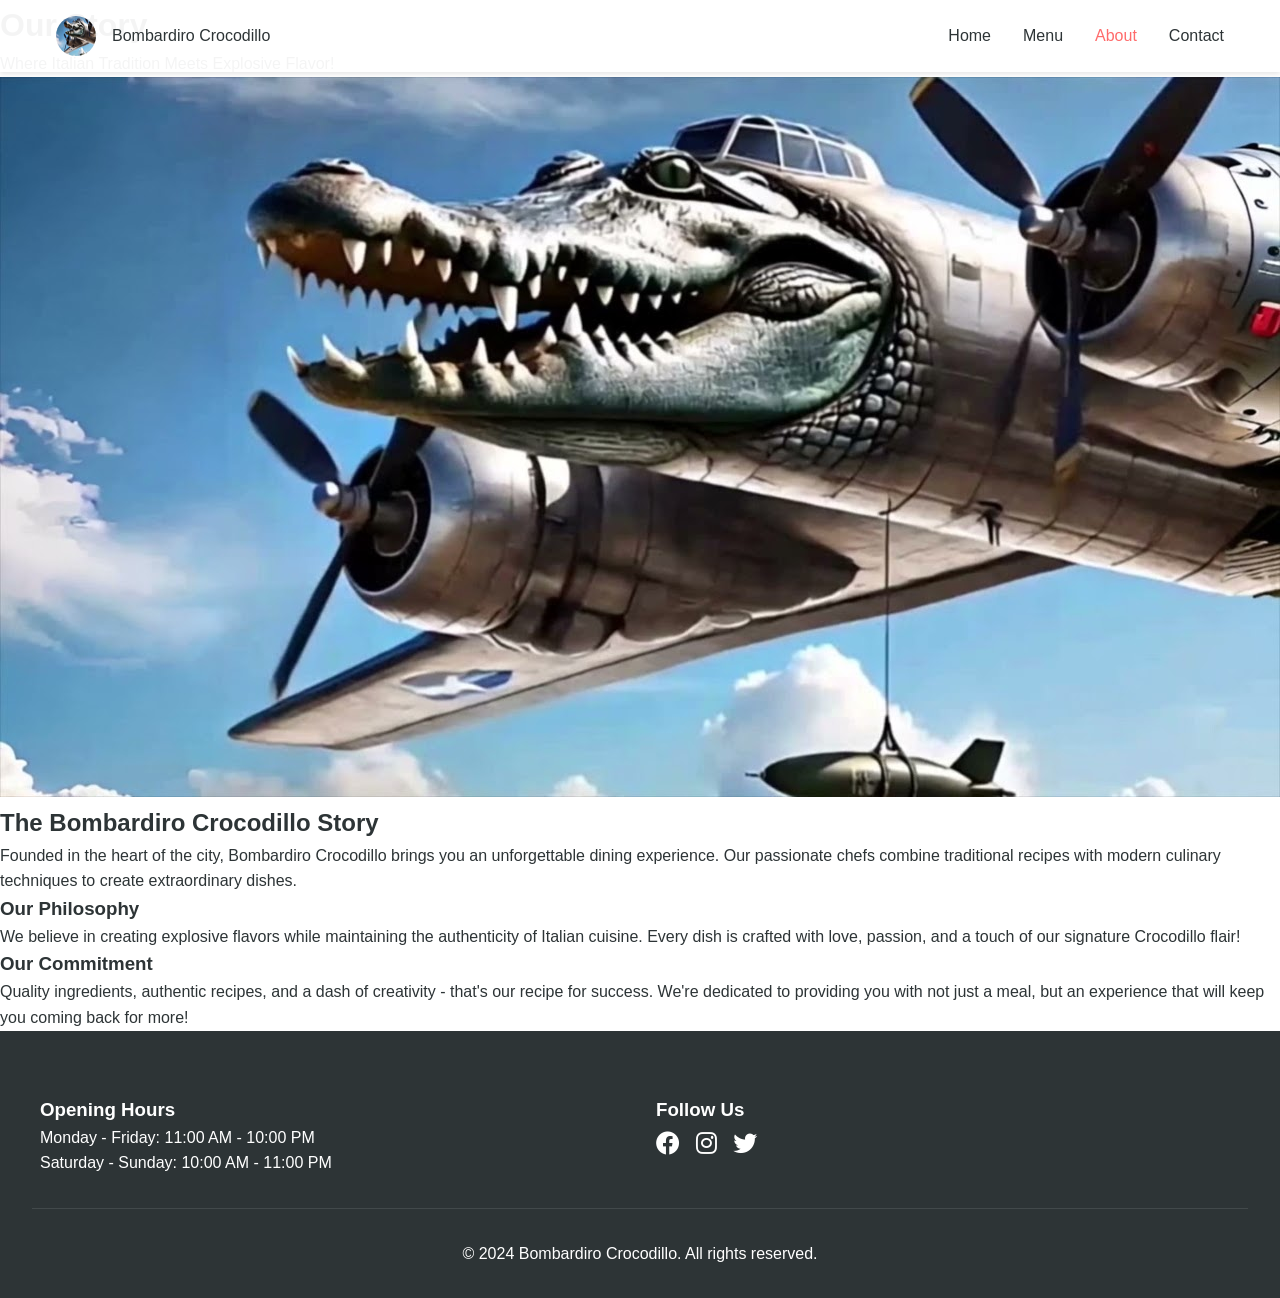
==== about.html @ 00244cc1 "Add files via upload" ====
<!DOCTYPE html>
<html lang="en">
<head>
    <meta charset="UTF-8">
    <meta name="viewport" content="width=device-width, initial-scale=1.0">
    <title>About Us - Bombardiro Crocodillo</title>
    <link rel="stylesheet" href="styles.css">
    <link rel="stylesheet" href="https://cdnjs.cloudflare.com/ajax/libs/font-awesome/6.0.0/css/all.min.css">
</head>
<body>
    <nav class="navbar">
        <div class="nav-container">
            <div class="logo">
                <a href="index.html">
                    <img src="crocodillo.jpg" alt="Bombardiro Crocodillo" class="logo-img">
                    <span>Bombardiro Crocodillo</span>
                </a>
            </div>
            <ul class="nav-links">
                <li><a href="index.html">Home</a></li>
                <li><a href="menu.html">Menu</a></li>
                <li><a href="about.html" class="active">About</a></li>
                <li><a href="contact.html">Contact</a></li>
            </ul>
            <div class="hamburger">
                <span></span>
                <span></span>
                <span></span>
            </div>
        </div>
    </nav>

    <main class="about-page">
        <header class="page-header">
            <h1>Our Story</h1>
            <p>Where Italian Tradition Meets Explosive Flavor!</p>
        </header>

        <section class="about-section">
            <div class="about-grid">
                <div class="about-image">
                    <img src="crocodillo.jpg" alt="Our Restaurant">
                </div>
                <div class="about-content">
                    <h2>The Bombardiro Crocodillo Story</h2>
                    <p>Founded in the heart of the city, Bombardiro Crocodillo brings you an unforgettable dining experience. Our passionate chefs combine traditional recipes with modern culinary techniques to create extraordinary dishes.</p>
                    
                    <h3>Our Philosophy</h3>
                    <p>We believe in creating explosive flavors while maintaining the authenticity of Italian cuisine. Every dish is crafted with love, passion, and a touch of our signature Crocodillo flair!</p>

                    <h3>Our Commitment</h3>
                    <p>Quality ingredients, authentic recipes, and a dash of creativity - that's our recipe for success. We're dedicated to providing you with not just a meal, but an experience that will keep you coming back for more!</p>
                </div>
            </div>
        </section>
    </main>

    <footer>
        <div class="footer-content">
            <div class="footer-section">
                <h3>Opening Hours</h3>
                <p>Monday - Friday: 11:00 AM - 10:00 PM</p>
                <p>Saturday - Sunday: 10:00 AM - 11:00 PM</p>
            </div>
            <div class="footer-section">
                <h3>Follow Us</h3>
                <div class="social-links">
                    <a href="#"><i class="fab fa-facebook"></i></a>
                    <a href="#"><i class="fab fa-instagram"></i></a>
                    <a href="#"><i class="fab fa-twitter"></i></a>
                </div>
            </div>
        </div>
        <div class="footer-bottom">
            <p>&copy; 2024 Bombardiro Crocodillo. All rights reserved.</p>
        </div>
    </footer>

    <script src="script.js"></script>
</body>
</html>
---- styles.css ----
/* Global Styles */
:root {
    --primary-color: #ff6b6b;
    --secondary-color: #4ecdc4;
    --text-color: #2d3436;
    --background-color: #ffffff;
    --accent-color: #ffd93d;
    --gray-light: #f8f9fa;
    --gray-medium: #dee2e6;
    --gray-dark: #6c757d;
    --font-primary: 'Poppins', sans-serif;
    --font-secondary: 'Playfair Display', serif;
    --transition: all 0.3s ease;
}

* {
    margin: 0;
    padding: 0;
    box-sizing: border-box;
}

body {
    font-family: var(--font-primary);
    color: var(--text-color);
    line-height: 1.6;
}

/* Navigation */
.navbar {
    background: var(--background-color);
    box-shadow: 0 2px 10px rgba(0, 0, 0, 0.1);
    position: fixed;
    width: 100%;
    top: 0;
    z-index: 1000;
}

.nav-container {
    max-width: 1200px;
    margin: 0 auto;
    padding: 1rem;
    display: flex;
    justify-content: space-between;
    align-items: center;
}

.logo a {
    display: flex;
    align-items: center;
    text-decoration: none;
    color: var(--text-color);
}

.logo-img {
    width: 40px;
    height: 40px;
    border-radius: 50%;
    margin-right: 1rem;
}

.nav-links {
    display: flex;
    list-style: none;
    gap: 2rem;
}

.nav-links a {
    text-decoration: none;
    color: var(--text-color);
    font-weight: 500;
    transition: var(--transition);
}

.nav-links a:hover,
.nav-links a.active {
    color: var(--primary-color);
}

.hamburger {
    display: none;
    flex-direction: column;
    gap: 5px;
    cursor: pointer;
}

.hamburger span {
    width: 25px;
    height: 3px;
    background: var(--primary-color);
    transition: 0.3s;
}

/* Hero Section */
.hero {
    height: 100vh;
    background: linear-gradient(rgba(0, 0, 0, 0.5), rgba(0, 0, 0, 0.5)), url('crocodillo.jpg');
    background-size: cover;
    background-position: center;
    display: flex;
    align-items: center;
    justify-content: center;
    text-align: center;
    color: white;
    padding: 2rem;
}

.hero-content {
    max-width: 800px;
}

.hero h1 {
    font-family: var(--font-secondary);
    font-size: 3.5rem;
    margin-bottom: 1rem;
}

.hero-subtitle {
    font-size: 1.5rem;
    margin-bottom: 2rem;
}

.hero-buttons {
    display: flex;
    gap: 1rem;
    justify-content: center;
}

/* Buttons */
.cta-button {
    display: inline-block;
    padding: 1rem 2rem;
    border-radius: 50px;
    text-decoration: none;
    font-weight: 600;
    transition: var(--transition);
}

.cta-button.primary {
    background: var(--primary-color);
    color: white;
}

.cta-button.secondary {
    background: transparent;
    color: white;
    border: 2px solid white;
}

.cta-button:hover {
    transform: translateY(-2px);
    box-shadow: 0 4px 15px rgba(0, 0, 0, 0.2);
}

/* Features Section */
.features {
    padding: 5rem 2rem;
    background: var(--gray-light);
}

.features-grid {
    max-width: 1200px;
    margin: 0 auto;
    display: grid;
    grid-template-columns: repeat(auto-fit, minmax(250px, 1fr));
    gap: 2rem;
}

.feature-card {
    text-align: center;
    padding: 2rem;
    background: white;
    border-radius: 10px;
    box-shadow: 0 4px 6px rgba(0, 0, 0, 0.1);
    transition: var(--transition);
}

.feature-card:hover {
    transform: translateY(-5px);
}

.feature-card i {
    font-size: 2.5rem;
    color: var(--primary-color);
    margin-bottom: 1rem;
}

/* Menu Section */
.menu-section {
    padding: 5rem 2rem;
}

.menu-category {
    max-width: 1200px;
    margin: 0 auto 4rem;
}

.menu-category h2 {
    font-family: var(--font-secondary);
    font-size: 2.5rem;
    text-align: center;
    margin-bottom: 2rem;
}

.menu-grid {
    display: grid;
    grid-template-columns: repeat(auto-fit, minmax(300px, 1fr));
    gap: 2rem;
}

.menu-item {
    background: white;
    border-radius: 10px;
    overflow: hidden;
    box-shadow: 0 4px 6px rgba(0, 0, 0, 0.1);
    transition: var(--transition);
}

.menu-item:hover {
    transform: translateY(-5px);
}

.menu-item img {
    width: 100%;
    height: 200px;
    object-fit: cover;
}

.menu-item-content {
    padding: 1.5rem;
}

.menu-item h3 {
    font-family: var(--font-secondary);
    margin-bottom: 0.5rem;
}

.menu-item .price {
    color: var(--primary-color);
    font-weight: 600;
    font-size: 1.2rem;
}

/* Contact Section */
.contact-section {
    padding: 5rem 2rem;
    background: var(--gray-light);
}

.contact-grid {
    max-width: 1200px;
    margin: 0 auto;
    display: grid;
    grid-template-columns: repeat(auto-fit, minmax(300px, 1fr));
    gap: 3rem;
}

.contact-form-container {
    background: white;
    padding: 2rem;
    border-radius: 10px;
    box-shadow: 0 4px 6px rgba(0, 0, 0, 0.1);
}

.form-group {
    margin-bottom: 1.5rem;
}

.form-group label {
    display: block;
    margin-bottom: 0.5rem;
    font-weight: 500;
}

.form-group input,
.form-group textarea {
    width: 100%;
    padding: 0.75rem;
    border: 1px solid var(--gray-medium);
    border-radius: 5px;
    font-family: var(--font-primary);
}

.submit-btn {
    background: var(--primary-color);
    color: white;
    border: none;
    padding: 1rem 2rem;
    border-radius: 50px;
    cursor: pointer;
    font-weight: 600;
    transition: var(--transition);
}

.submit-btn:hover {
    background: var(--primary-color);
    transform: translateY(-2px);
}

/* Footer */
footer {
    background: var(--text-color);
    color: white;
    padding: 4rem 2rem 2rem;
}

.footer-content {
    max-width: 1200px;
    margin: 0 auto;
    display: grid;
    grid-template-columns: repeat(auto-fit, minmax(250px, 1fr));
    gap: 2rem;
}

.social-links {
    display: flex;
    gap: 1rem;
}

.social-links a {
    color: white;
    font-size: 1.5rem;
    transition: var(--transition);
}

.social-links a:hover {
    color: var(--primary-color);
}

.footer-bottom {
    text-align: center;
    padding-top: 2rem;
    margin-top: 2rem;
    border-top: 1px solid rgba(255, 255, 255, 0.1);
}

/* Responsive Design */
@media (max-width: 768px) {
    .hero h1 {
        font-size: 2.5rem;
    }

    .hero-subtitle {
        font-size: 1.2rem;
    }

    .nav-links {
        display: none;
    }

    .hamburger {
        display: block;
    }

    .menu-grid {
        grid-template-columns: 1fr;
    }
}

/* Animations */
@keyframes fadeIn {
    from {
        opacity: 0;
        transform: translateY(20px);
    }
    to {
        opacity: 1;
        transform: translateY(0);
    }
}

.feature-card,
.menu-item,
.dish-card {
    animation: fadeIn 0.6s ease-out forwards;
}
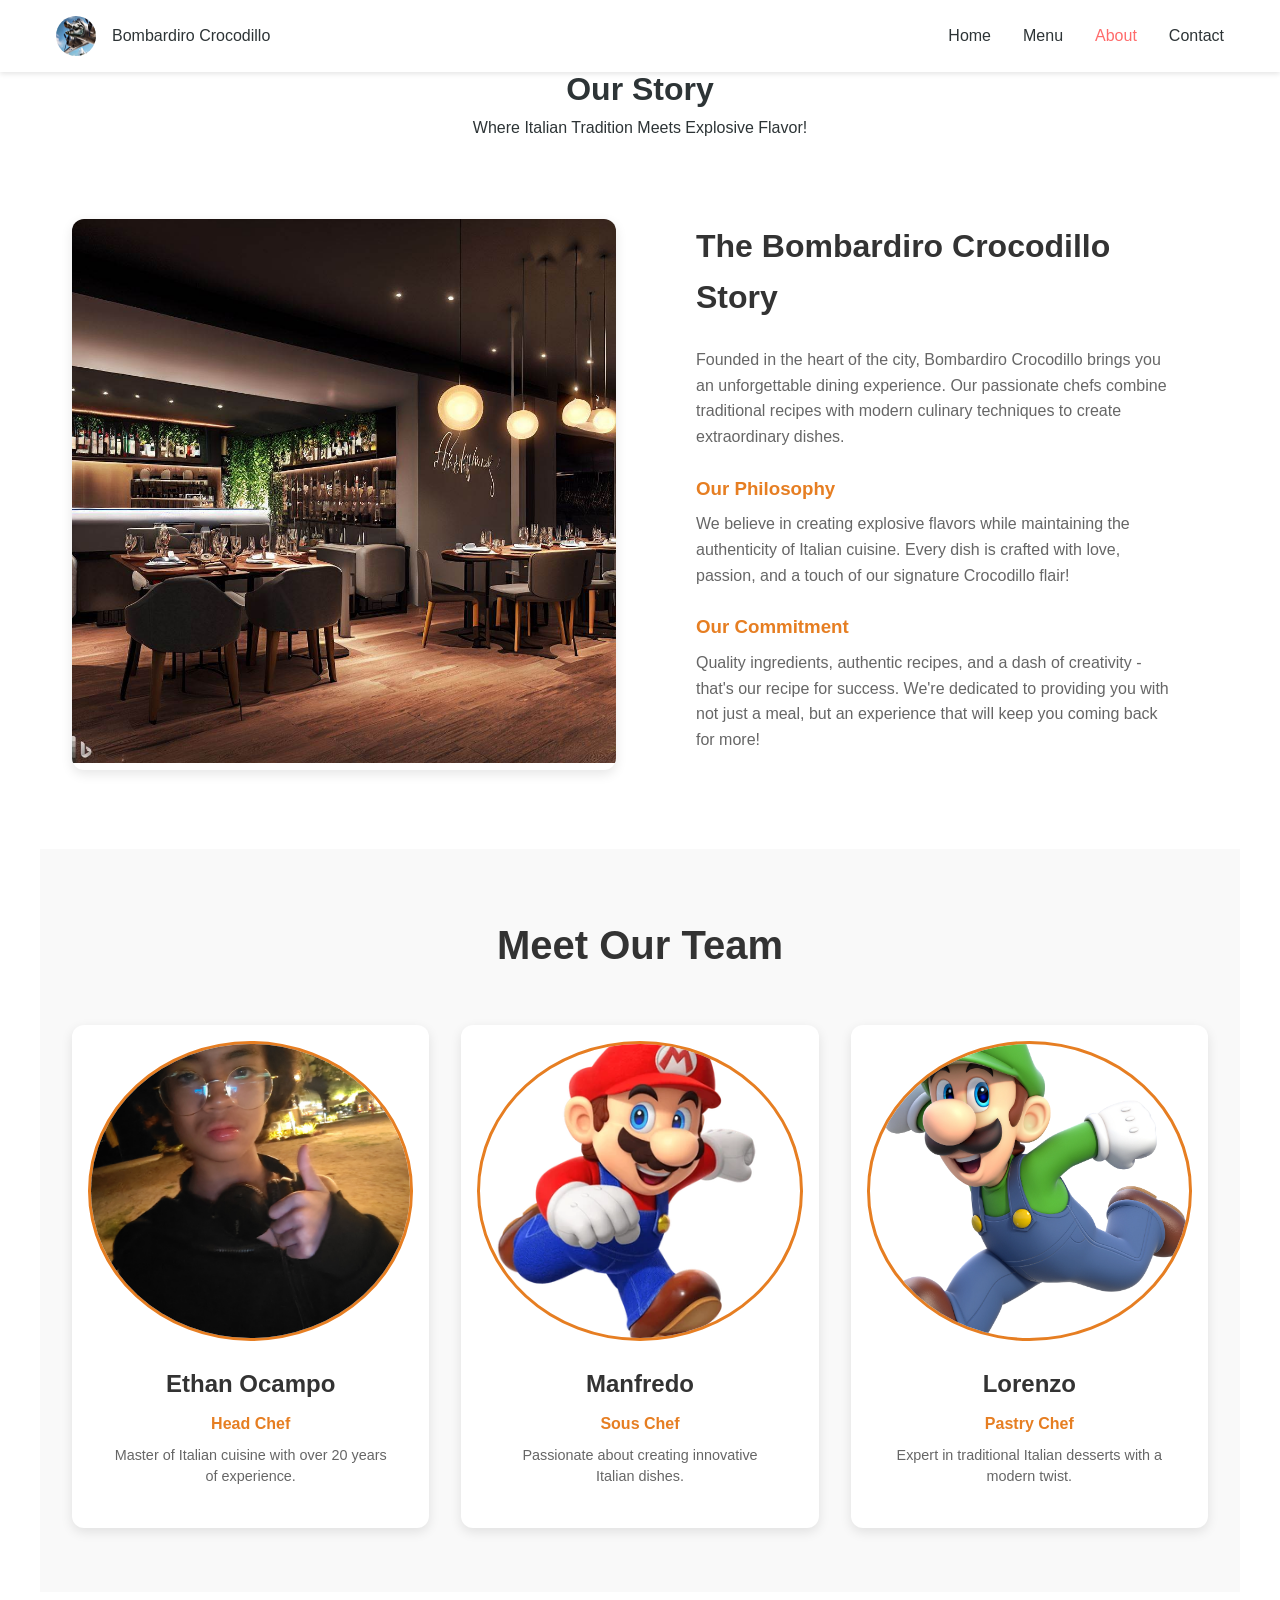
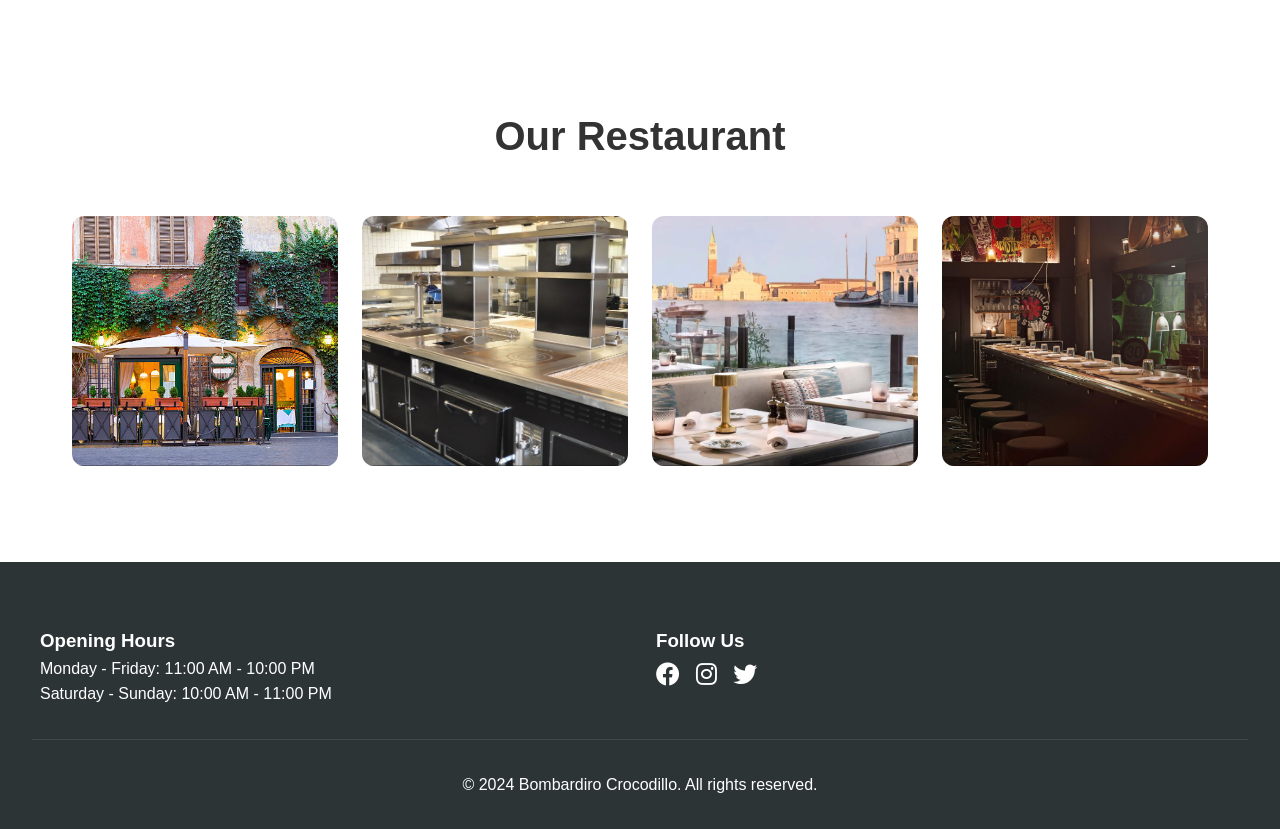
==== commit e7d8db6e: "Add files via upload" ====
--- a/about.html
+++ b/about.html
@@ -39,7 +39,7 @@
         <section class="about-section">
             <div class="about-grid">
                 <div class="about-image">
-                    <img src="crocodillo.jpg" alt="Our Restaurant">
+                    <img src="./images/Beautiful-AI-generated-restaurant-design.jpg" alt="Our Restaurant Interior" class="featured-image">
                 </div>
                 <div class="about-content">
                     <h2>The Bombardiro Crocodillo Story</h2>
@@ -50,6 +50,72 @@
 
                     <h3>Our Commitment</h3>
                     <p>Quality ingredients, authentic recipes, and a dash of creativity - that's our recipe for success. We're dedicated to providing you with not just a meal, but an experience that will keep you coming back for more!</p>
+                </div>
+            </div>
+        </section>
+
+        <section class="team-section">
+            <h2>Meet Our Team</h2>
+            <div class="team-grid">
+                <div class="team-member">
+                    <div class="team-member-image">
+                        <img src="profile-photo.jpg" alt="Head Chef">
+                    </div>
+                    <div class="team-member-info">
+                        <h3>Ethan Ocampo</h3>
+                        <p class="role">Head Chef</p>
+                        <p class="description">Master of Italian cuisine with over 20 years of experience.</p>
+                    </div>
+                </div>
+                <div class="team-member">
+                    <div class="team-member-image">
+                        <img src="./images/chef-2.jpg" alt="Sous Chef">
+                    </div>
+                    <div class="team-member-info">
+                        <h3>Manfredo</h3>
+                        <p class="role">Sous Chef</p>
+                        <p class="description">Passionate about creating innovative Italian dishes.</p>
+                    </div>
+                </div>
+                <div class="team-member">
+                    <div class="team-member-image">
+                        <img src="./images/chef-3.jpg" alt="Pastry Chef">
+                    </div>
+                    <div class="team-member-info">
+                        <h3>Lorenzo</h3>
+                        <p class="role">Pastry Chef</p>
+                        <p class="description">Expert in traditional Italian desserts with a modern twist.</p>
+                    </div>
+                </div>
+            </div>
+        </section>
+
+        <section class="gallery-section">
+            <h2>Our Restaurant</h2>
+            <div class="gallery-grid">
+                <div class="gallery-item">
+                    <img src="./images/restaurant-exterior.jpg" alt="Restaurant Exterior">
+                    <div class="gallery-overlay">
+                        <span>Our Beautiful Exterior</span>
+                    </div>
+                </div>
+                <div class="gallery-item">
+                    <img src="./images/kitchen.jpg" alt="Our Kitchen">
+                    <div class="gallery-overlay">
+                        <span>State-of-the-art Kitchen</span>
+                    </div>
+                </div>
+                <div class="gallery-item">
+                    <img src="./images/dining-area.jpg" alt="Dining Area">
+                    <div class="gallery-overlay">
+                        <span>Cozy Dining Area</span>
+                    </div>
+                </div>
+                <div class="gallery-item">
+                    <img src="./images/bar-area.jpg" alt="Bar Area">
+                    <div class="gallery-overlay">
+                        <span>Elegant Bar</span>
+                    </div>
                 </div>
             </div>
         </section>
--- a/styles.css
+++ b/styles.css
@@ -1,375 +1,835 @@
-/* Global Styles */
-:root {
-    --primary-color: #ff6b6b;
-    --secondary-color: #4ecdc4;
-    --text-color: #2d3436;
-    --background-color: #ffffff;
-    --accent-color: #ffd93d;
-    --gray-light: #f8f9fa;
-    --gray-medium: #dee2e6;
-    --gray-dark: #6c757d;
-    --font-primary: 'Poppins', sans-serif;
-    --font-secondary: 'Playfair Display', serif;
-    --transition: all 0.3s ease;
-}
-
-* {
-    margin: 0;
-    padding: 0;
-    box-sizing: border-box;
-}
-
-body {
-    font-family: var(--font-primary);
-    color: var(--text-color);
-    line-height: 1.6;
-}
-
-/* Navigation */
-.navbar {
-    background: var(--background-color);
-    box-shadow: 0 2px 10px rgba(0, 0, 0, 0.1);
-    position: fixed;
-    width: 100%;
-    top: 0;
-    z-index: 1000;
-}
-
-.nav-container {
-    max-width: 1200px;
-    margin: 0 auto;
-    padding: 1rem;
-    display: flex;
-    justify-content: space-between;
-    align-items: center;
-}
-
-.logo a {
-    display: flex;
-    align-items: center;
-    text-decoration: none;
-    color: var(--text-color);
-}
-
-.logo-img {
-    width: 40px;
-    height: 40px;
-    border-radius: 50%;
-    margin-right: 1rem;
-}
-
-.nav-links {
-    display: flex;
-    list-style: none;
-    gap: 2rem;
-}
-
-.nav-links a {
-    text-decoration: none;
-    color: var(--text-color);
-    font-weight: 500;
-    transition: var(--transition);
-}
-
-.nav-links a:hover,
-.nav-links a.active {
-    color: var(--primary-color);
-}
-
-.hamburger {
-    display: none;
-    flex-direction: column;
-    gap: 5px;
-    cursor: pointer;
-}
-
-.hamburger span {
-    width: 25px;
-    height: 3px;
-    background: var(--primary-color);
-    transition: 0.3s;
-}
-
-/* Hero Section */
-.hero {
-    height: 100vh;
-    background: linear-gradient(rgba(0, 0, 0, 0.5), rgba(0, 0, 0, 0.5)), url('crocodillo.jpg');
-    background-size: cover;
-    background-position: center;
-    display: flex;
-    align-items: center;
-    justify-content: center;
-    text-align: center;
-    color: white;
-    padding: 2rem;
-}
-
-.hero-content {
-    max-width: 800px;
-}
-
-.hero h1 {
-    font-family: var(--font-secondary);
-    font-size: 3.5rem;
-    margin-bottom: 1rem;
-}
-
-.hero-subtitle {
-    font-size: 1.5rem;
-    margin-bottom: 2rem;
-}
-
-.hero-buttons {
-    display: flex;
-    gap: 1rem;
-    justify-content: center;
-}
-
-/* Buttons */
-.cta-button {
-    display: inline-block;
-    padding: 1rem 2rem;
-    border-radius: 50px;
-    text-decoration: none;
-    font-weight: 600;
-    transition: var(--transition);
-}
-
-.cta-button.primary {
-    background: var(--primary-color);
-    color: white;
-}
-
-.cta-button.secondary {
-    background: transparent;
-    color: white;
-    border: 2px solid white;
-}
-
-.cta-button:hover {
-    transform: translateY(-2px);
-    box-shadow: 0 4px 15px rgba(0, 0, 0, 0.2);
-}
-
-/* Features Section */
-.features {
-    padding: 5rem 2rem;
-    background: var(--gray-light);
-}
-
-.features-grid {
-    max-width: 1200px;
-    margin: 0 auto;
-    display: grid;
-    grid-template-columns: repeat(auto-fit, minmax(250px, 1fr));
-    gap: 2rem;
-}
-
-.feature-card {
-    text-align: center;
-    padding: 2rem;
-    background: white;
-    border-radius: 10px;
-    box-shadow: 0 4px 6px rgba(0, 0, 0, 0.1);
-    transition: var(--transition);
-}
-
-.feature-card:hover {
-    transform: translateY(-5px);
-}
-
-.feature-card i {
-    font-size: 2.5rem;
-    color: var(--primary-color);
-    margin-bottom: 1rem;
-}
-
-/* Menu Section */
-.menu-section {
-    padding: 5rem 2rem;
-}
-
-.menu-category {
-    max-width: 1200px;
-    margin: 0 auto 4rem;
-}
-
-.menu-category h2 {
-    font-family: var(--font-secondary);
-    font-size: 2.5rem;
-    text-align: center;
-    margin-bottom: 2rem;
-}
-
-.menu-grid {
-    display: grid;
-    grid-template-columns: repeat(auto-fit, minmax(300px, 1fr));
-    gap: 2rem;
-}
-
-.menu-item {
-    background: white;
-    border-radius: 10px;
-    overflow: hidden;
-    box-shadow: 0 4px 6px rgba(0, 0, 0, 0.1);
-    transition: var(--transition);
-}
-
-.menu-item:hover {
-    transform: translateY(-5px);
-}
-
-.menu-item img {
-    width: 100%;
-    height: 200px;
-    object-fit: cover;
-}
-
-.menu-item-content {
-    padding: 1.5rem;
-}
-
-.menu-item h3 {
-    font-family: var(--font-secondary);
-    margin-bottom: 0.5rem;
-}
-
-.menu-item .price {
-    color: var(--primary-color);
-    font-weight: 600;
-    font-size: 1.2rem;
-}
-
-/* Contact Section */
-.contact-section {
-    padding: 5rem 2rem;
-    background: var(--gray-light);
-}
-
-.contact-grid {
-    max-width: 1200px;
-    margin: 0 auto;
-    display: grid;
-    grid-template-columns: repeat(auto-fit, minmax(300px, 1fr));
-    gap: 3rem;
-}
-
-.contact-form-container {
-    background: white;
-    padding: 2rem;
-    border-radius: 10px;
-    box-shadow: 0 4px 6px rgba(0, 0, 0, 0.1);
-}
-
-.form-group {
-    margin-bottom: 1.5rem;
-}
-
-.form-group label {
-    display: block;
-    margin-bottom: 0.5rem;
-    font-weight: 500;
-}
-
-.form-group input,
-.form-group textarea {
-    width: 100%;
-    padding: 0.75rem;
-    border: 1px solid var(--gray-medium);
-    border-radius: 5px;
-    font-family: var(--font-primary);
-}
-
-.submit-btn {
-    background: var(--primary-color);
-    color: white;
-    border: none;
-    padding: 1rem 2rem;
-    border-radius: 50px;
-    cursor: pointer;
-    font-weight: 600;
-    transition: var(--transition);
-}
-
-.submit-btn:hover {
-    background: var(--primary-color);
-    transform: translateY(-2px);
-}
-
-/* Footer */
-footer {
-    background: var(--text-color);
-    color: white;
-    padding: 4rem 2rem 2rem;
-}
-
-.footer-content {
-    max-width: 1200px;
-    margin: 0 auto;
-    display: grid;
-    grid-template-columns: repeat(auto-fit, minmax(250px, 1fr));
-    gap: 2rem;
-}
-
-.social-links {
-    display: flex;
-    gap: 1rem;
-}
-
-.social-links a {
-    color: white;
-    font-size: 1.5rem;
-    transition: var(--transition);
-}
-
-.social-links a:hover {
-    color: var(--primary-color);
-}
-
-.footer-bottom {
-    text-align: center;
-    padding-top: 2rem;
-    margin-top: 2rem;
-    border-top: 1px solid rgba(255, 255, 255, 0.1);
-}
-
-/* Responsive Design */
-@media (max-width: 768px) {
-    .hero h1 {
-        font-size: 2.5rem;
-    }
-
-    .hero-subtitle {
-        font-size: 1.2rem;
-    }
-
-    .nav-links {
-        display: none;
-    }
-
-    .hamburger {
-        display: block;
-    }
-
-    .menu-grid {
-        grid-template-columns: 1fr;
-    }
-}
-
-/* Animations */
-@keyframes fadeIn {
-    from {
-        opacity: 0;
-        transform: translateY(20px);
-    }
-    to {
-        opacity: 1;
-        transform: translateY(0);
-    }
-}
-
-.feature-card,
-.menu-item,
-.dish-card {
-    animation: fadeIn 0.6s ease-out forwards;
+/* Global Styles */
+:root {
+    --primary-color: #ff6b6b;
+    --secondary-color: #4ecdc4;
+    --text-color: #2d3436;
+    --background-color: #ffffff;
+    --accent-color: #ffd93d;
+    --gray-light: #f8f9fa;
+    --gray-medium: #dee2e6;
+    --gray-dark: #6c757d;
+    --font-primary: 'Poppins', sans-serif;
+    --font-secondary: 'Playfair Display', serif;
+    --transition: all 0.3s ease;
+    --header-height: 70px;
+}
+
+* {
+    margin: 0;
+    padding: 0;
+    box-sizing: border-box;
+}
+
+body {
+    font-family: var(--font-primary);
+    color: var(--text-color);
+    line-height: 1.6;
+}
+
+/* Navigation */
+.navbar {
+    background: var(--background-color);
+    box-shadow: 0 2px 10px rgba(0, 0, 0, 0.1);
+    position: fixed;
+    width: 100%;
+    top: 0;
+    z-index: 1000;
+}
+
+.nav-container {
+    max-width: 1200px;
+    margin: 0 auto;
+    padding: 1rem;
+    display: flex;
+    justify-content: space-between;
+    align-items: center;
+}
+
+.logo a {
+    display: flex;
+    align-items: center;
+    text-decoration: none;
+    color: var(--text-color);
+}
+
+.logo-img {
+    width: 40px;
+    height: 40px;
+    border-radius: 50%;
+    margin-right: 1rem;
+}
+
+.nav-links {
+    display: flex;
+    list-style: none;
+    gap: 2rem;
+}
+
+.nav-links a {
+    text-decoration: none;
+    color: var(--text-color);
+    font-weight: 500;
+    transition: var(--transition);
+}
+
+.nav-links a:hover,
+.nav-links a.active {
+    color: var(--primary-color);
+}
+
+.hamburger {
+    display: none;
+    flex-direction: column;
+    gap: 5px;
+    cursor: pointer;
+}
+
+.hamburger span {
+    width: 25px;
+    height: 3px;
+    background: var(--primary-color);
+    transition: 0.3s;
+}
+
+/* Main Content Padding */
+main {
+    padding-top: var(--header-height);
+}
+
+/* Hero Section */
+.hero {
+    padding-top: var(--header-height);
+    min-height: 100vh;
+    background: linear-gradient(rgba(0, 0, 0, 0.5), rgba(0, 0, 0, 0.5)), url('crocodillo.jpg');
+    background-size: cover;
+    background-position: center;
+    display: flex;
+    align-items: center;
+    justify-content: center;
+    text-align: center;
+    color: white;
+    padding: 2rem;
+}
+
+.hero-content {
+    max-width: 800px;
+}
+
+.hero h1 {
+    font-family: var(--font-secondary);
+    font-size: 3.5rem;
+    margin-bottom: 1rem;
+}
+
+.hero-subtitle {
+    font-size: 1.5rem;
+    margin-bottom: 2rem;
+}
+
+.hero-buttons {
+    display: flex;
+    gap: 1rem;
+    justify-content: center;
+}
+
+/* Buttons */
+.cta-button {
+    display: inline-block;
+    padding: 1rem 2rem;
+    border-radius: 50px;
+    text-decoration: none;
+    font-weight: 600;
+    transition: var(--transition);
+}
+
+.cta-button.primary {
+    background: var(--primary-color);
+    color: white;
+}
+
+.cta-button.secondary {
+    background: transparent;
+    color: white;
+    border: 2px solid white;
+}
+
+.cta-button:hover {
+    transform: translateY(-2px);
+    box-shadow: 0 4px 15px rgba(0, 0, 0, 0.2);
+}
+
+/* Features Section */
+.features {
+    padding: 5rem 2rem;
+    background: var(--gray-light);
+}
+
+.features-grid {
+    max-width: 1200px;
+    margin: 0 auto;
+    display: grid;
+    grid-template-columns: repeat(auto-fit, minmax(250px, 1fr));
+    gap: 2rem;
+}
+
+.feature-card {
+    text-align: center;
+    padding: 2rem;
+    background: white;
+    border-radius: 10px;
+    box-shadow: 0 4px 6px rgba(0, 0, 0, 0.1);
+    transition: var(--transition);
+}
+
+.feature-card:hover {
+    transform: translateY(-5px);
+}
+
+.feature-card i {
+    font-size: 2.5rem;
+    color: var(--primary-color);
+    margin-bottom: 1rem;
+}
+
+/* Menu Section */
+.menu-section {
+    padding: 5rem 2rem;
+}
+
+.menu-category {
+    max-width: 1200px;
+    margin: 0 auto 4rem;
+}
+
+.menu-category h2 {
+    font-family: var(--font-secondary);
+    font-size: 2.5rem;
+    text-align: center;
+    margin-bottom: 2rem;
+}
+
+.menu-grid {
+    display: grid;
+    grid-template-columns: repeat(auto-fit, minmax(300px, 1fr));
+    gap: 2rem;
+}
+
+.menu-item {
+    background: white;
+    border-radius: 10px;
+    overflow: hidden;
+    box-shadow: 0 4px 6px rgba(0, 0, 0, 0.1);
+    transition: var(--transition);
+}
+
+.menu-item:hover {
+    transform: translateY(-5px);
+}
+
+.menu-item img {
+    width: 100%;
+    height: 200px;
+    object-fit: cover;
+}
+
+.menu-item-content {
+    padding: 1.5rem;
+}
+
+.menu-item h3 {
+    font-family: var(--font-secondary);
+    margin-bottom: 0.5rem;
+}
+
+.menu-item .price {
+    color: var(--primary-color);
+    font-weight: 600;
+    font-size: 1.2rem;
+}
+
+/* Contact Section */
+.contact-section {
+    padding: 5rem 2rem;
+    background: var(--gray-light);
+}
+
+.contact-grid {
+    max-width: 1200px;
+    margin: 0 auto;
+    display: grid;
+    grid-template-columns: repeat(auto-fit, minmax(300px, 1fr));
+    gap: 3rem;
+}
+
+.contact-form-container {
+    background: white;
+    padding: 2rem;
+    border-radius: 10px;
+    box-shadow: 0 4px 6px rgba(0, 0, 0, 0.1);
+}
+
+.form-group {
+    margin-bottom: 1.5rem;
+}
+
+.form-group label {
+    display: block;
+    margin-bottom: 0.5rem;
+    font-weight: 500;
+}
+
+.form-group input,
+.form-group textarea {
+    width: 100%;
+    padding: 0.75rem;
+    border: 1px solid var(--gray-medium);
+    border-radius: 5px;
+    font-family: var(--font-primary);
+}
+
+.submit-btn {
+    background: var(--primary-color);
+    color: white;
+    border: none;
+    padding: 1rem 2rem;
+    border-radius: 50px;
+    cursor: pointer;
+    font-weight: 600;
+    transition: var(--transition);
+}
+
+.submit-btn:hover {
+    background: var(--primary-color);
+    transform: translateY(-2px);
+}
+
+/* Footer */
+footer {
+    background: var(--text-color);
+    color: white;
+    padding: 4rem 2rem 2rem;
+}
+
+.footer-content {
+    max-width: 1200px;
+    margin: 0 auto;
+    display: grid;
+    grid-template-columns: repeat(auto-fit, minmax(250px, 1fr));
+    gap: 2rem;
+}
+
+.social-links {
+    display: flex;
+    gap: 1rem;
+}
+
+.social-links a {
+    color: white;
+    font-size: 1.5rem;
+    transition: var(--transition);
+}
+
+.social-links a:hover {
+    color: var(--primary-color);
+}
+
+.footer-bottom {
+    text-align: center;
+    padding-top: 2rem;
+    margin-top: 2rem;
+    border-top: 1px solid rgba(255, 255, 255, 0.1);
+}
+
+/* Responsive Design */
+@media (max-width: 768px) {
+    .hero h1 {
+        font-size: 2.5rem;
+    }
+
+    .hero-subtitle {
+        font-size: 1.2rem;
+    }
+
+    .nav-links {
+        display: none;
+    }
+
+    .hamburger {
+        display: block;
+    }
+
+    .menu-grid {
+        grid-template-columns: 1fr;
+    }
+}
+
+/* Animations */
+@keyframes fadeIn {
+    from {
+        opacity: 0;
+        transform: translateY(20px);
+    }
+    to {
+        opacity: 1;
+        transform: translateY(0);
+    }
+}
+
+.feature-card,
+.menu-item,
+.dish-card {
+    animation: fadeIn 0.6s ease-out forwards;
+}
+
+/* Testimonials Section */
+.testimonials {
+    padding: 5rem 2rem;
+    background: var(--gray-light);
+}
+
+.testimonials h2 {
+    text-align: center;
+    font-family: var(--font-secondary);
+    font-size: 2.5rem;
+    margin-bottom: 3rem;
+}
+
+.testimonials-grid {
+    max-width: 1200px;
+    margin: 0 auto;
+    display: grid;
+    grid-template-columns: repeat(auto-fit, minmax(300px, 1fr));
+    gap: 2rem;
+}
+
+.testimonial-card {
+    background: white;
+    padding: 2rem;
+    border-radius: 10px;
+    box-shadow: 0 4px 6px rgba(0, 0, 0, 0.1);
+    text-align: center;
+    transition: var(--transition);
+}
+
+.testimonial-card:hover {
+    transform: translateY(-5px);
+}
+
+.stars {
+    color: var(--accent-color);
+    margin-bottom: 1rem;
+}
+
+.testimonial-card p {
+    font-style: italic;
+    margin-bottom: 1rem;
+    color: var(--text-color);
+}
+
+.testimonial-card cite {
+    font-weight: 600;
+    color: var(--primary-color);
+}
+
+/* Featured Dishes Section */
+.featured-dishes {
+    padding: 5rem 2rem;
+}
+
+.featured-dishes h2 {
+    text-align: center;
+    font-family: var(--font-secondary);
+    font-size: 2.5rem;
+    margin-bottom: 3rem;
+}
+
+.dishes-grid {
+    max-width: 1200px;
+    margin: 0 auto;
+    display: grid;
+    grid-template-columns: repeat(auto-fit, minmax(300px, 1fr));
+    gap: 2rem;
+}
+
+.dish-card {
+    background: white;
+    border-radius: 10px;
+    overflow: hidden;
+    box-shadow: 0 4px 6px rgba(0, 0, 0, 0.1);
+    transition: var(--transition);
+}
+
+.dish-card:hover {
+    transform: translateY(-5px);
+}
+
+.dish-card img {
+    width: 100%;
+    height: 250px;
+    object-fit: cover;
+}
+
+.dish-content {
+    padding: 1.5rem;
+    text-align: center;
+}
+
+.dish-content h3 {
+    font-family: var(--font-secondary);
+    margin-bottom: 0.5rem;
+}
+
+.dish-content p {
+    margin-bottom: 1rem;
+    color: var(--gray-dark);
+}
+
+.dish-link {
+    display: inline-block;
+    color: var(--primary-color);
+    text-decoration: none;
+    font-weight: 600;
+    transition: var(--transition);
+}
+
+.dish-link:hover {
+    color: var(--secondary-color);
+}
+
+/* CTA Section */
+.cta-section {
+    padding: 5rem 2rem;
+    background: linear-gradient(rgba(0, 0, 0, 0.7), rgba(0, 0, 0, 0.7)), url('crocodillo.jpg');
+    background-size: cover;
+    background-position: center;
+    background-attachment: fixed;
+    color: white;
+    text-align: center;
+}
+
+.cta-content {
+    max-width: 800px;
+    margin: 0 auto;
+}
+
+.cta-content h2 {
+    font-family: var(--font-secondary);
+    font-size: 2.5rem;
+    margin-bottom: 1rem;
+}
+
+.cta-content p {
+    margin-bottom: 2rem;
+    font-size: 1.2rem;
+}
+
+/* Responsive Design Updates */
+@media (max-width: 768px) {
+    .testimonials-grid,
+    .dishes-grid {
+        grid-template-columns: 1fr;
+    }
+
+    .cta-content h2 {
+        font-size: 2rem;
+    }
+
+    .cta-content p {
+        font-size: 1rem;
+    }
+}
+
+/* Animation Updates */
+.testimonial-card,
+.dish-card {
+    animation: fadeIn 0.6s ease-out forwards;
+}
+
+/* Team Section Styles */
+.team-section {
+    padding: 4rem 2rem;
+    background-color: #f9f9f9;
+}
+
+.team-section h2 {
+    text-align: center;
+    margin-bottom: 3rem;
+    color: #333;
+}
+
+.team-grid {
+    display: grid;
+    grid-template-columns: repeat(auto-fit, minmax(250px, 1fr));
+    gap: 2rem;
+    max-width: 1200px;
+    margin: 0 auto;
+}
+
+.team-member {
+    text-align: center;
+    padding: 1rem;
+}
+
+.team-member img {
+    width: 200px;
+    height: 200px;
+    border-radius: 50%;
+    object-fit: cover;
+    margin-bottom: 1rem;
+    border: 3px solid #e67e22;
+}
+
+.team-member h3 {
+    color: #333;
+    margin-bottom: 0.5rem;
+}
+
+.team-member p {
+    color: #666;
+}
+
+/* Gallery Section Styles */
+.gallery-section {
+    padding: 4rem 2rem;
+}
+
+.gallery-section h2 {
+    text-align: center;
+    margin-bottom: 3rem;
+    color: #333;
+}
+
+.gallery-grid {
+    display: grid;
+    grid-template-columns: repeat(auto-fit, minmax(300px, 1fr));
+    gap: 1rem;
+    max-width: 1200px;
+    margin: 0 auto;
+}
+
+.gallery-grid img {
+    width: 100%;
+    height: 250px;
+    object-fit: cover;
+    border-radius: 8px;
+    transition: transform 0.3s ease;
+}
+
+.gallery-grid img:hover {
+    transform: scale(1.05);
+}
+
+/* Responsive adjustments */
+@media (max-width: 768px) {
+    .team-grid {
+        grid-template-columns: 1fr;
+    }
+    
+    .gallery-grid {
+        grid-template-columns: 1fr;
+    }
+}
+
+/* About Page Styles */
+.about-page {
+    max-width: 1200px;
+    margin: 0 auto;
+    padding: 2rem;
+}
+
+.about-grid {
+    display: grid;
+    grid-template-columns: 1fr 1fr;
+    gap: 3rem;
+    margin: 3rem 0;
+    align-items: center;
+}
+
+.about-image {
+    position: relative;
+    overflow: hidden;
+    border-radius: 12px;
+    box-shadow: 0 4px 12px rgba(0, 0, 0, 0.1);
+}
+
+.about-image .featured-image {
+    width: 100%;
+    height: 100%;
+    object-fit: cover;
+    transition: transform 0.3s ease;
+}
+
+.about-image:hover .featured-image {
+    transform: scale(1.05);
+}
+
+.about-content {
+    padding: 2rem;
+}
+
+.about-content h2 {
+    color: #333;
+    margin-bottom: 1.5rem;
+    font-size: 2rem;
+}
+
+.about-content h3 {
+    color: #e67e22;
+    margin: 1.5rem 0 0.5rem;
+}
+
+.about-content p {
+    color: #666;
+    line-height: 1.6;
+    margin-bottom: 1rem;
+}
+
+.page-header {
+    padding-top: 2rem;
+    text-align: center;
+    margin-bottom: 3rem;
+}
+
+/* Team Section Styles */
+.team-section {
+    background-color: #f9f9f9;
+    padding: 4rem 2rem;
+    margin: 3rem -2rem;
+}
+
+.team-section h2 {
+    text-align: center;
+    color: #333;
+    margin-bottom: 3rem;
+    font-size: 2.5rem;
+}
+
+.team-grid {
+    display: grid;
+    grid-template-columns: repeat(auto-fit, minmax(300px, 1fr));
+    gap: 2rem;
+    max-width: 1200px;
+    margin: 0 auto;
+}
+
+.team-member {
+    background: white;
+    border-radius: 12px;
+    overflow: hidden;
+    box-shadow: 0 4px 12px rgba(0, 0, 0, 0.1);
+    transition: transform 0.3s ease;
+}
+
+.team-member:hover {
+    transform: translateY(-5px);
+}
+
+.team-member-image {
+    height: 300px;
+    overflow: hidden;
+}
+
+.team-member-image img {
+    width: 100%;
+    height: 100%;
+    object-fit: cover;
+}
+
+.team-member-info {
+    padding: 1.5rem;
+    text-align: center;
+}
+
+.team-member-info h3 {
+    color: #333;
+    margin-bottom: 0.5rem;
+    font-size: 1.5rem;
+}
+
+.team-member-info .role {
+    color: #e67e22;
+    font-weight: bold;
+    margin-bottom: 0.5rem;
+}
+
+.team-member-info .description {
+    color: #666;
+    font-size: 0.9rem;
+    line-height: 1.5;
+}
+
+/* Gallery Section Styles */
+.gallery-section {
+    padding: 4rem 0;
+}
+
+.gallery-section h2 {
+    text-align: center;
+    color: #333;
+    margin-bottom: 3rem;
+    font-size: 2.5rem;
+}
+
+.gallery-grid {
+    display: grid;
+    grid-template-columns: repeat(auto-fit, minmax(250px, 1fr));
+    gap: 1.5rem;
+}
+
+.gallery-item {
+    position: relative;
+    height: 250px;
+    border-radius: 12px;
+    overflow: hidden;
+    cursor: pointer;
+}
+
+.gallery-item img {
+    width: 100%;
+    height: 100%;
+    object-fit: cover;
+    transition: transform 0.3s ease;
+}
+
+.gallery-overlay {
+    position: absolute;
+    bottom: 0;
+    left: 0;
+    right: 0;
+    background: rgba(0, 0, 0, 0.7);
+    color: white;
+    padding: 1rem;
+    transform: translateY(100%);
+    transition: transform 0.3s ease;
+}
+
+.gallery-item:hover img {
+    transform: scale(1.1);
+}
+
+.gallery-item:hover .gallery-overlay {
+    transform: translateY(0);
+}
+
+/* Responsive Adjustments */
+@media (max-width: 768px) {
+    .about-grid {
+        grid-template-columns: 1fr;
+    }
+
+    .about-content {
+        padding: 1rem 0;
+    }
+
+    .team-grid {
+        grid-template-columns: 1fr;
+    }
+
+    .gallery-grid {
+        grid-template-columns: 1fr;
+    }
+
+    .gallery-item {
+        height: 200px;
+    }
 } 
